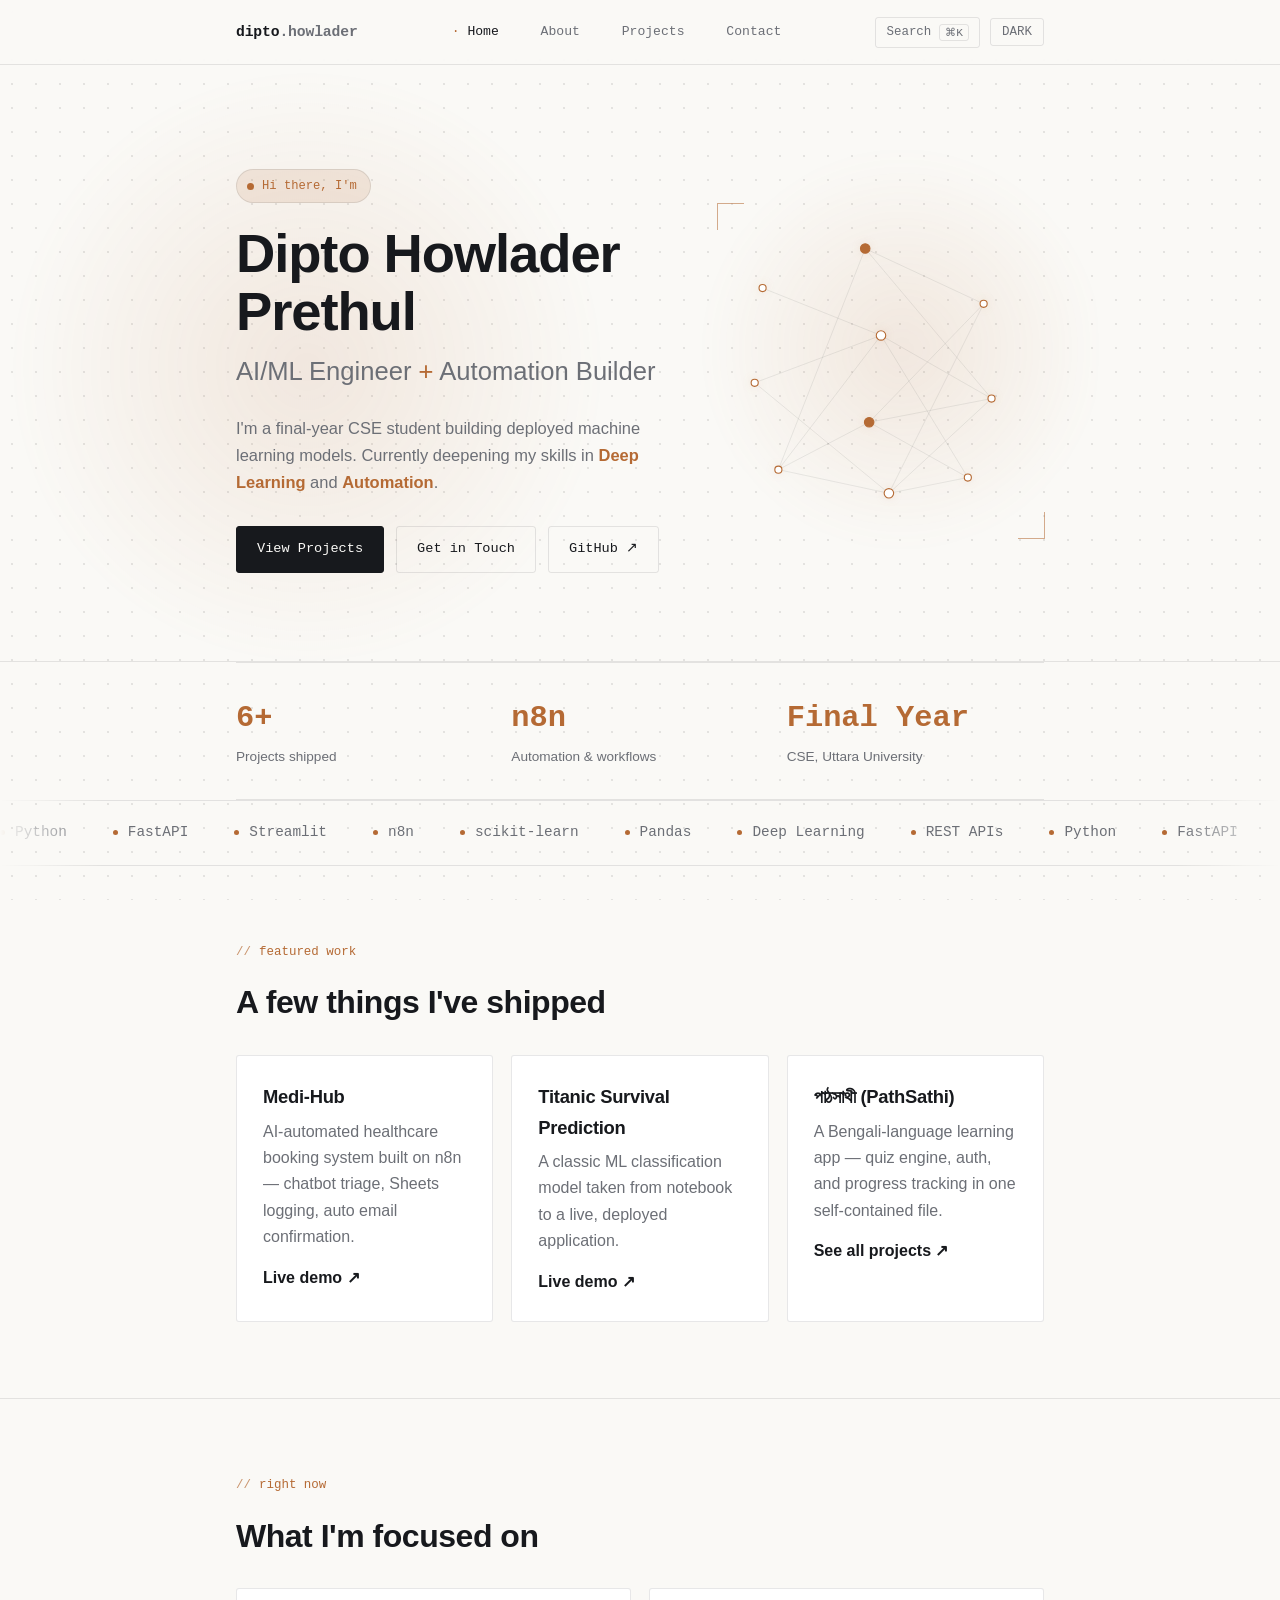
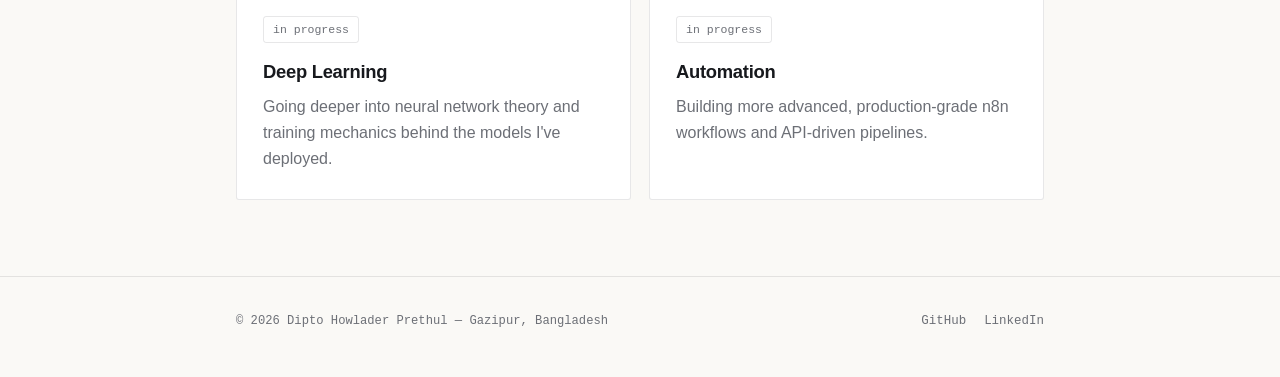
==== index.html @ 2cb1714a "Initial commit" ====
<!DOCTYPE html>
<html lang="en">
<head>
<meta charset="UTF-8">
<meta name="viewport" content="width=device-width, initial-scale=1.0">
<title>Dipto Howlader Prethul — AI/ML Engineer</title>
<meta name="description" content="Dipto Howlader Prethul — AI/ML Engineer specializing in Deep Learning and Automation. Final-year CSE student at Uttara University, Bangladesh.">
<link rel="stylesheet" href="style.css">
</head>
<body>
<div class="scroll-progress" id="scroll-progress"></div>

<header class="site-header">
  <div class="wrap">
    <a class="brand" href="index.html">dipto<span class="dim">.howlader</span></a>
    <nav class="main-nav">
      <a href="index.html">Home</a>
      <a href="about.html">About</a>
      <a href="projects.html">Projects</a>
      <a href="contact.html">Contact</a>
    </nav>
    <div class="header-actions">
      <button id="cmdk-trigger" type="button" aria-label="Open command palette">Search <kbd>⌘K</kbd></button>
      <button id="theme-toggle" type="button" aria-label="Toggle color theme">DARK</button>
      <button id="nav-toggle" class="nav-toggle" type="button" aria-label="Open menu" aria-expanded="false">
        <span></span><span></span><span></span>
      </button>
    </div>
  </div>
</header>

<div class="boot-loader" id="boot-loader">
  <div class="boot-lines">
    <div>&gt; initializing session…</div>
    <div>&gt; loading profile: <span>dipto.howlader</span></div>
    <div>&gt; ready.<span class="boot-cursor"></span></div>
  </div>
</div>

<div id="cursor-glow"></div>

<main>

  <section class="hero-pro">
    <div class="wrap">
      <div class="hero-copy">
        <span class="badge-pill"><span class="dot"></span>Hi there, I'm</span>
        <h1 class="hero-title one-line">Dipto Howlader Prethul</h1>
        <p class="hero-role">AI/ML Engineer <span class="accent-text">+</span> Automation Builder</p>
        <p class="hero-para">
          I'm a final-year CSE student building
          <span id="typewriter" data-phrases='["deployed machine learning models.","n8n automation pipelines.","practical AI for Bangladesh.","FastAPI + Streamlit applications."]'></span>
          Currently deepening my skills in <strong>Deep Learning</strong> and <strong>Automation</strong>.
        </p>
        <div class="btn-row">
          <a class="btn primary" href="projects.html">View Projects</a>
          <a class="btn" href="contact.html">Get in Touch</a>
          <a class="btn" href="https://github.com/prethul" target="_blank" rel="noopener">GitHub ↗</a>
        </div>
      </div>
      <div class="hero-visual" aria-hidden="true">
        <div class="hv-glow"></div>
        <svg id="hv-svg"></svg>
      </div>
    </div>
  </section>

  <section style="padding-top:0; padding-bottom: 0;">
    <div class="wrap">
      <div class="stats-row reveal">
        <div class="stat"><b data-count="6" data-suffix="+">0+</b><span>Projects shipped</span></div>
        <div class="stat"><b>n8n</b><span>Automation &amp; workflows</span></div>
        <div class="stat"><b>Final Year</b><span>CSE, Uttara University</span></div>
      </div>
    </div>
  </section>

  <div class="marquee">
    <div class="marquee-track" id="marquee-track">
      <span>Python</span><span>FastAPI</span><span>Streamlit</span><span>n8n</span>
      <span>scikit-learn</span><span>Pandas</span><span>Deep Learning</span><span>REST APIs</span>
      <span>Python</span><span>FastAPI</span><span>Streamlit</span><span>n8n</span>
      <span>scikit-learn</span><span>Pandas</span><span>Deep Learning</span><span>REST APIs</span>
    </div>
  </div>

  <section>
    <div class="wrap reveal">
      <p class="eyebrow">featured work</p>
      <h2>A few things I've shipped</h2>

      <div style="display:grid; grid-template-columns: repeat(auto-fit, minmax(240px,1fr)); gap:18px;">

        <div class="card">
          <h3>Medi-Hub</h3>
          <p style="margin-bottom:14px;">AI-automated healthcare booking system built on n8n — chatbot triage, Sheets logging, auto email confirmation.</p>
          <a class="u-link" href="https://medi-hub-ai-automated-booking-system1.onrender.com" target="_blank" rel="noopener">Live demo ↗</a>
        </div>

        <div class="card">
          <h3>Titanic Survival Prediction</h3>
          <p style="margin-bottom:14px;">A classic ML classification model taken from notebook to a live, deployed application.</p>
          <a class="u-link" href="https://titanic-prediction-ai.onrender.com" target="_blank" rel="noopener">Live demo ↗</a>
        </div>

        <div class="card">
          <h3>পাঠসাথী (PathSathi)</h3>
          <p style="margin-bottom:14px;">A Bengali-language learning app — quiz engine, auth, and progress tracking in one self-contained file.</p>
          <a class="u-link" href="projects.html">See all projects ↗</a>
        </div>

      </div>
    </div>
  </section>

  <section>
    <div class="wrap reveal">
      <p class="eyebrow">right now</p>
      <h2>What I'm focused on</h2>
      <div style="display:grid; grid-template-columns: repeat(auto-fit, minmax(220px,1fr)); gap:18px;">
        <div class="card">
          <span class="mono-tag">in progress</span>
          <h3 style="margin-top:14px;">Deep Learning</h3>
          <p>Going deeper into neural network theory and training mechanics behind the models I've deployed.</p>
        </div>
        <div class="card">
          <span class="mono-tag">in progress</span>
          <h3 style="margin-top:14px;">Automation</h3>
          <p>Building more advanced, production-grade n8n workflows and API-driven pipelines.</p>
        </div>
      </div>
    </div>
  </section>

</main>

<footer>
  <div class="wrap">
    <p>© 2026 Dipto Howlader Prethul — Gazipur, Bangladesh</p>
    <div class="socials">
      <a href="https://github.com/prethul" target="_blank" rel="noopener">GitHub</a>
      <a href="https://www.linkedin.com/in/dipto-howlader-prethul-603808333/" target="_blank" rel="noopener">LinkedIn</a>
    </div>
  </div>
</footer>

<div class="cmdk-overlay" id="cmdk-overlay">
  <div class="cmdk-box" role="dialog" aria-modal="true" aria-label="Command palette">
    <input type="text" id="cmdk-input" placeholder="Type a command…" autocomplete="off">
    <ul class="cmdk-list" id="cmdk-list"></ul>
    <div class="cmdk-hint">
      <span>↑↓ navigate</span><span>↵ select</span><span>esc close</span>
    </div>
  </div>
</div>

<script src="script.js"></script>
</body>
</html>
---- style.css ----
/* ============================================================
   Dipto Howlader Prethul — Portfolio
   Minimal, monospace-accented, single-accent-color design.
   ============================================================ */

:root{
  --bg: #faf9f6;
  --bg-soft: #f1efe9;
  --card: #ffffff;
  --fg: #17191d;
  --muted: #6c6f76;
  --line: rgba(23,25,29,0.10);
  --accent: #b56a34;
  --accent-soft: rgba(181,106,52,0.12);
  --mono: ui-monospace, "SF Mono", "Cascadia Code", "JetBrains Mono", Menlo, Consolas, monospace;
  --sans: -apple-system, BlinkMacSystemFont, "Segoe UI", Roboto, Helvetica, Arial, sans-serif;
  --radius: 3px;
  color-scheme: light;
}

[data-theme="dark"]{
  --bg: #0b0d11;
  --bg-soft: #12151b;
  --card: #12151b;
  --fg: #eae8e2;
  --muted: #8b8f98;
  --line: rgba(234,232,226,0.11);
  --accent: #e2a165;
  --accent-soft: rgba(226,161,101,0.14);
  color-scheme: dark;
}

*{ box-sizing: border-box; margin:0; padding:0; }
html{ scroll-behavior: smooth; }

body{
  background: var(--bg);
  color: var(--fg);
  font-family: var(--sans);
  font-size: 16px;
  line-height: 1.65;
  transition: background .25s ease, color .25s ease;
  background-image: radial-gradient(circle, var(--line) 1px, transparent 1px);
  background-size: 24px 24px;
  background-attachment: fixed;
}

/* ---------- Scroll progress bar ---------- */
.scroll-progress{
  position: fixed;
  top: 0; left: 0;
  height: 2.5px;
  width: 0%;
  background: var(--accent);
  z-index: 60;
  transition: width .1s linear;
}

a{ color: inherit; text-decoration: none; }
img{ max-width: 100%; display: block; }
ul{ list-style: none; }

.wrap{
  max-width: 860px;
  margin: 0 auto;
  padding: 0 26px;
}

::selection{ background: var(--accent); color: var(--bg); }

/* ---------- Header / nav ---------- */
.site-header{
  position: sticky;
  top: 0;
  z-index: 40;
  background: color-mix(in srgb, var(--bg) 88%, transparent);
  backdrop-filter: blur(8px);
  border-bottom: 1px solid var(--line);
}
.site-header .wrap{
  display: flex;
  align-items: center;
  justify-content: space-between;
  height: 64px;
}
.brand{
  font-family: var(--mono);
  font-size: 0.92rem;
  font-weight: 600;
  letter-spacing: -0.01em;
}
.brand .dim{ color: var(--muted); }
.brand:hover{ color: var(--accent); }

nav.main-nav{
  display: flex;
  align-items: center;
  gap: 26px;
}
nav.main-nav a{
  font-family: var(--mono);
  font-size: 0.82rem;
  color: var(--muted);
  position: relative;
  padding: 4px 0;
  transition: color .2s ease;
}
nav.main-nav a::before{ content: "· "; opacity:0; transition: opacity .2s ease; color: var(--accent); }
nav.main-nav a:hover, nav.main-nav a.active{ color: var(--fg); }
nav.main-nav a.active::before{ opacity:1; }

#theme-toggle{
  font-family: var(--mono);
  font-size: 0.78rem;
  color: var(--muted);
  border: 1px solid var(--line);
  background: none;
  padding: 6px 11px;
  border-radius: var(--radius);
  cursor: pointer;
  transition: all .2s ease;
}
#theme-toggle:hover{ border-color: var(--accent); color: var(--accent); }

@media (max-width: 760px){
  .site-header .wrap{
    flex-wrap: wrap;
    height: auto;
    padding-top: 14px;
    padding-bottom: 14px;
    gap: 10px;
  }
  nav.main-nav{
    order: 3;
    width: 100%;
    gap: 18px;
    overflow-x: auto;
    padding-bottom: 2px;
  }
  nav.main-nav a{ font-size: 0.78rem; white-space: nowrap; }
}

/* ============================================================
   HERO (professional banner — glow + visual, used on every page)
   ============================================================ */
.hero-pro{
  position: relative;
  overflow: hidden;
  padding: 96px 0 88px;
}
.hero-pro .wrap{
  display: grid;
  grid-template-columns: 1.15fr 0.85fr;
  align-items: center;
  gap: 40px;
}
.hero-pro.compact{ padding: 68px 0 56px; }
.hero-pro.compact .wrap{ grid-template-columns: 1fr; }
.hero-pro::before{
  content: "";
  position: absolute;
  top: 50%; left: 24%;
  width: 620px; height: 620px;
  transform: translate(-50%, -50%);
  background: radial-gradient(circle, var(--accent-soft) 0%, transparent 68%);
  filter: blur(6px);
  pointer-events: none;
  z-index: 0;
}
.hero-pro .hero-copy{ position: relative; z-index: 1; }

.badge-pill{
  display: inline-flex;
  align-items: center;
  gap: 8px;
  font-family: var(--mono);
  font-size: 0.76rem;
  color: var(--accent);
  border: 1px solid var(--line);
  background: var(--accent-soft);
  padding: 6px 13px 6px 10px;
  border-radius: 999px;
  margin-bottom: 22px;
}
.badge-pill .dot{
  width: 7px; height: 7px;
  border-radius: 50%;
  background: var(--accent);
  box-shadow: 0 0 0 0 var(--accent-soft);
  animation: pulse-dot 2.2s ease-out infinite;
}
@keyframes pulse-dot{
  0%{ box-shadow: 0 0 0 0 rgba(226,161,101,0.5); }
  70%{ box-shadow: 0 0 0 8px rgba(226,161,101,0); }
  100%{ box-shadow: 0 0 0 0 rgba(226,161,101,0); }
}

.hero-title{
  font-size: clamp(2.4rem, 6vw, 4.4rem);
  line-height: 1.06;
  font-weight: 700;
  letter-spacing: -0.02em;
}
.hero-title.one-line{
  font-size: clamp(1.9rem, 4.6vw, 3.4rem);
  white-space: normal;
}
.hero-role{
  font-size: clamp(1.15rem, 2.6vw, 1.6rem);
  color: var(--muted);
  font-weight: 500;
  margin-top: 10px;
}
.hero-role .accent-text{ color: var(--accent); }
.hero-para{
  margin-top: 22px;
  max-width: 56ch;
  font-size: 1.03rem;
  color: var(--muted);
}
.hero-para strong{ color: var(--accent); font-weight: 600; }

/* ---- Hero visual: glowing network graphic ---- */
.hero-visual{
  position: relative;
  z-index: 1;
  aspect-ratio: 1 / 1;
  max-width: 420px;
  margin: 0 auto;
}
.hero-visual::before,
.hero-visual::after{
  content: "";
  position: absolute;
  width: 26px; height: 26px;
  border-color: var(--accent);
  border-style: solid;
  opacity: 0.55;
}
.hero-visual::before{
  top: -14px; left: -14px;
  border-width: 1.5px 0 0 1.5px;
}
.hero-visual::after{
  bottom: -14px; right: -14px;
  border-width: 0 1.5px 1.5px 0;
}
.hero-visual svg{ width: 100%; height: 100%; overflow: visible; }
.hv-glow{
  position: absolute;
  inset: -20%;
  background: radial-gradient(circle at 55% 45%, var(--accent-soft), transparent 60%);
  filter: blur(10px);
  z-index: -1;
}
.hv-line{
  fill: none;
  stroke: var(--line);
  stroke-width: 1;
}
.hv-node{
  fill: var(--card);
  stroke: var(--accent);
  stroke-width: 1.4;
  filter: drop-shadow(0 0 6px var(--accent-soft));
}
.hv-node.big{ fill: var(--accent); }
.hv-float{ animation: float-y 5s ease-in-out infinite; }
@keyframes float-y{
  0%, 100%{ transform: translateY(0); }
  50%{ transform: translateY(-10px); }
}

@media (max-width: 860px){
  .hero-pro{ padding-top: 76px; }
  .hero-pro .wrap{ grid-template-columns: 1fr; text-align: left; }
  .hero-visual{ display: none; }
  .hero-pro::before{ left: 50%; }
}

/* ---- Stats strip ---- */
.stats-row{
  display: grid;
  grid-template-columns: repeat(3, 1fr);
  gap: 18px;
  border-top: 1px solid var(--line);
  border-bottom: 1px solid var(--line);
  padding: 30px 0;
}
.stat b{
  display: block;
  font-family: var(--mono);
  font-size: clamp(1.4rem, 3vw, 1.9rem);
  color: var(--accent);
}
.stat span{
  font-size: 0.85rem;
  color: var(--muted);
}
@media (max-width: 560px){
  .stats-row{ grid-template-columns: 1fr; gap: 22px; text-align: left; }
}

/* ---- Scrolling tech marquee ---- */
.marquee{
  overflow: hidden;
  border-top: 1px solid var(--line);
  border-bottom: 1px solid var(--line);
  padding: 20px 0;
  -webkit-mask-image: linear-gradient(90deg, transparent, #000 8%, #000 92%, transparent);
  mask-image: linear-gradient(90deg, transparent, #000 8%, #000 92%, transparent);
}
.marquee-track{
  display: flex;
  gap: 46px;
  width: max-content;
  animation: marquee-scroll 26s linear infinite;
}
.marquee-track span{
  font-family: var(--mono);
  font-size: 0.9rem;
  color: var(--muted);
  white-space: nowrap;
  display: flex;
  align-items: center;
  gap: 10px;
}
.marquee-track span::before{
  content: "";
  width: 5px; height: 5px;
  border-radius: 50%;
  background: var(--accent);
  display: inline-block;
}
@keyframes marquee-scroll{
  from{ transform: translateX(0); }
  to{ transform: translateX(-50%); }
}
@media (prefers-reduced-motion: reduce){
  .marquee-track{ animation: none; }
}

/* ---------- Generic section rhythm ---------- */
main{ padding-top: 8px; }
section{ padding: 76px 0; }
section + section{ border-top: 1px solid var(--line); }

.eyebrow{
  font-family: var(--mono);
  font-size: 0.78rem;
  color: var(--accent);
  margin-bottom: 14px;
  display: flex;
  align-items: center;
  gap: 8px;
}
.eyebrow::before{ content: "//"; opacity: 0.7; }

h1, h2, h3{ font-weight: 600; letter-spacing: -0.015em; }
h1{ font-size: clamp(2rem, 5.4vw, 3.1rem); line-height: 1.12; }
h2{ font-size: clamp(1.5rem, 3.4vw, 2rem); margin-bottom: 26px; }
h3{ font-size: 1.15rem; margin-bottom: 6px; }

p{ color: var(--muted); }
p.lede{ font-size: 1.08rem; color: var(--fg); max-width: 62ch; }
p + p{ margin-top: 14px; }

.mono-tag{
  font-family: var(--mono);
  font-size: 0.72rem;
  color: var(--muted);
  border: 1px solid var(--line);
  padding: 3px 9px;
  border-radius: var(--radius);
  display: inline-block;
}

/* ---------- Buttons ---------- */
.btn{
  font-family: var(--mono);
  font-size: 0.85rem;
  padding: 11px 20px;
  border: 1px solid var(--line);
  border-radius: var(--radius);
  display: inline-flex;
  align-items: center;
  gap: 6px;
  transition: all .22s ease;
}
.btn.primary{
  background: var(--fg);
  color: var(--bg);
  border-color: var(--fg);
}
.btn.primary:hover{ background: var(--accent); border-color: var(--accent); }
.btn:not(.primary):hover{ border-color: var(--accent); color: var(--accent); }
.btn-row{ display: flex; gap: 12px; flex-wrap: wrap; margin-top: 30px; }

/* ---------- Underline link ---------- */
.u-link{
  font-weight: 600;
  color: var(--fg);
  background-image: linear-gradient(var(--accent), var(--accent));
  background-repeat: no-repeat;
  background-position: 0 100%;
  background-size: 0% 1.5px;
  transition: background-size .3s ease, color .3s ease;
  padding-bottom: 2px;
}
.u-link:hover{ background-size: 100% 1.5px; color: var(--accent); }

/* ---------- Cards ---------- */
.card{
  background: var(--card);
  border: 1px solid var(--line);
  border-radius: var(--radius);
  padding: 26px;
  transition: border-color .25s ease, transform .25s ease;
}
.card:hover{ border-color: var(--accent); transform: translateY(-2px); }

/* ---------- Reveal on scroll ---------- */
.reveal{
  opacity: 0;
  transform: translateY(16px);
  transition: opacity .7s ease, transform .7s ease;
}
.reveal.visible{ opacity: 1; transform: none; }

/* ---------- Footer ---------- */
footer{
  border-top: 1px solid var(--line);
  padding: 34px 0 46px;
}
footer .wrap{
  display: flex;
  align-items: center;
  justify-content: space-between;
  flex-wrap: wrap;
  gap: 14px;
}
footer p{ font-family: var(--mono); font-size: 0.76rem; }
footer .socials{ display: flex; gap: 18px; }
footer .socials a{ font-family: var(--mono); font-size: 0.78rem; color: var(--muted); }
footer .socials a:hover{ color: var(--accent); }

@media (max-width: 640px){
  section{ padding: 54px 0; }
}

/* ============================================================
   BOOT LOADER (terminal-style intro, shown once per session)
   ============================================================ */
.boot-loader{
  position: fixed;
  inset: 0;
  z-index: 100;
  background: var(--bg);
  display: flex;
  align-items: center;
  justify-content: center;
  transition: opacity .4s ease, visibility .4s ease;
}
.boot-loader.hide{
  opacity: 0;
  visibility: hidden;
  pointer-events: none;
}
.boot-lines{
  font-family: var(--mono);
  font-size: 0.86rem;
  color: var(--muted);
  min-width: 260px;
}
.boot-lines div{
  opacity: 0;
  margin-bottom: 6px;
  animation: boot-in .18s ease forwards;
}
.boot-lines div span{ color: var(--accent); }
.boot-lines .boot-cursor{
  display: inline-block;
  width: 7px; height: 14px;
  background: var(--accent);
  margin-left: 2px;
  vertical-align: middle;
  animation: boot-blink 1s step-end infinite;
}
@keyframes boot-in{ to{ opacity: 1; } }
@keyframes boot-blink{ 0%, 100%{ opacity: 1; } 50%{ opacity: 0; } }

/* ============================================================
   CURSOR GLOW (fine-pointer devices only)
   ============================================================ */
#cursor-glow{
  position: fixed;
  top: 0; left: 0;
  width: 380px; height: 380px;
  margin-left: -190px; margin-top: -190px;
  background: radial-gradient(circle, var(--accent-soft) 0%, transparent 70%);
  border-radius: 50%;
  pointer-events: none;
  z-index: 5;
  opacity: 0;
  transition: opacity .3s ease;
  will-change: transform;
}
#cursor-glow.active{ opacity: 1; }

/* ============================================================
   HEADER EXTRAS: cmdk trigger + mobile hamburger
   ============================================================ */
.header-actions{
  display: flex;
  align-items: center;
  gap: 10px;
}
#cmdk-trigger{
  display: inline-flex;
  align-items: center;
  gap: 8px;
  font-family: var(--mono);
  font-size: 0.78rem;
  color: var(--muted);
  border: 1px solid var(--line);
  background: none;
  padding: 6px 10px;
  border-radius: var(--radius);
  cursor: pointer;
  transition: all .2s ease;
}
#cmdk-trigger:hover{ border-color: var(--accent); color: var(--accent); }
#cmdk-trigger kbd{
  font-family: var(--mono);
  font-size: 0.7rem;
  border: 1px solid var(--line);
  border-radius: 3px;
  padding: 1px 5px;
  color: var(--muted);
}
@media (max-width: 640px){
  #cmdk-trigger{ display: none; }
}

.nav-toggle{
  display: none;
  flex-direction: column;
  justify-content: center;
  gap: 5px;
  width: 34px; height: 34px;
  border: 1px solid var(--line);
  background: none;
  border-radius: var(--radius);
  cursor: pointer;
}
.nav-toggle span{
  display: block;
  height: 1.5px;
  width: 16px;
  margin: 0 auto;
  background: var(--fg);
  transition: transform .25s ease, opacity .25s ease;
}
.nav-toggle[aria-expanded="true"] span:nth-child(1){ transform: translateY(6.5px) rotate(45deg); }
.nav-toggle[aria-expanded="true"] span:nth-child(2){ opacity: 0; }
.nav-toggle[aria-expanded="true"] span:nth-child(3){ transform: translateY(-6.5px) rotate(-45deg); }

@media (max-width: 760px){
  .nav-toggle{ display: flex; }
  nav.main-nav{
    order: 4;
    width: 100%;
    flex-direction: column;
    align-items: flex-start;
    gap: 2px;
    max-height: 0;
    overflow: hidden;
    transition: max-height .3s ease;
  }
  nav.main-nav.open{ max-height: 240px; }
  nav.main-nav a{ padding: 10px 0; width: 100%; }
}

/* ============================================================
   COMMAND PALETTE
   ============================================================ */
.cmdk-overlay{
  position: fixed;
  inset: 0;
  z-index: 90;
  background: color-mix(in srgb, var(--fg) 30%, transparent);
  backdrop-filter: blur(2px);
  display: flex;
  align-items: flex-start;
  justify-content: center;
  padding-top: 14vh;
  opacity: 0;
  visibility: hidden;
  transition: opacity .18s ease, visibility .18s ease;
}
.cmdk-overlay.open{ opacity: 1; visibility: visible; }
.cmdk-box{
  width: min(520px, 90vw);
  background: var(--card);
  border: 1px solid var(--line);
  border-radius: 6px;
  box-shadow: 0 18px 50px rgba(0,0,0,0.25);
  overflow: hidden;
  transform: translateY(-8px);
  transition: transform .18s ease;
}
.cmdk-overlay.open .cmdk-box{ transform: translateY(0); }
#cmdk-input{
  width: 100%;
  border: none;
  border-bottom: 1px solid var(--line);
  background: none;
  color: var(--fg);
  font-family: var(--mono);
  font-size: 0.92rem;
  padding: 16px 18px;
  outline: none;
}
#cmdk-input::placeholder{ color: var(--muted); }
.cmdk-list{
  list-style: none;
  max-height: 320px;
  overflow-y: auto;
  padding: 6px;
}
.cmdk-list li{
  font-family: var(--mono);
  font-size: 0.85rem;
  color: var(--fg);
  padding: 11px 12px;
  border-radius: 4px;
  cursor: pointer;
  display: flex;
  justify-content: space-between;
  gap: 10px;
}
.cmdk-list li span.tag{ color: var(--muted); font-size: 0.76rem; }
.cmdk-list li.active{ background: var(--accent-soft); color: var(--accent); }
.cmdk-list li.empty{ color: var(--muted); cursor: default; }
.cmdk-hint{
  display: flex;
  gap: 16px;
  padding: 10px 16px;
  border-top: 1px solid var(--line);
  font-family: var(--mono);
  font-size: 0.7rem;
  color: var(--muted);
}

/* ============================================================
   SKILL BARS (about page)
   ============================================================ */
.skill-group{ margin-bottom: 22px; }
.skill-group:last-child{ margin-bottom: 0; }
.skill-row{
  display: grid;
  grid-template-columns: 140px 1fr 44px;
  align-items: center;
  gap: 14px;
  margin-bottom: 12px;
}
.skill-row:last-child{ margin-bottom: 0; }
.skill-name{ font-size: 0.88rem; color: var(--fg); }
.skill-bar{
  height: 6px;
  background: var(--bg-soft);
  border: 1px solid var(--line);
  border-radius: 999px;
  overflow: hidden;
}
.skill-fill{
  height: 100%;
  width: 0%;
  background: var(--accent);
  border-radius: 999px;
  transition: width 1.1s cubic-bezier(.16,.84,.44,1);
}
.skill-fill.filled{ width: var(--level); }
.skill-pct{
  font-family: var(--mono);
  font-size: 0.76rem;
  color: var(--muted);
  text-align: right;
}
@media (max-width: 560px){
  .skill-row{ grid-template-columns: 1fr; gap: 6px; }
  .skill-pct{ text-align: left; }
}

/* ============================================================
   CONTACT FORM
   ============================================================ */
.contact-form-card{
  max-width: 560px;
  margin: 0 auto;
  text-align: left;
}
.form-row{ margin-bottom: 16px; }
.form-row:last-of-type{ margin-bottom: 0; }
.form-row label{
  display: block;
  font-family: var(--mono);
  font-size: 0.76rem;
  color: var(--muted);
  margin-bottom: 6px;
}
.form-row input,
.form-row textarea{
  width: 100%;
  background: var(--bg-soft);
  border: 1px solid var(--line);
  border-radius: var(--radius);
  color: var(--fg);
  font-family: var(--sans);
  font-size: 0.95rem;
  padding: 11px 13px;
  transition: border-color .2s ease;
}
.form-row textarea{ resize: vertical; min-height: 110px; }
.form-row input:focus,
.form-row textarea:focus{ outline: none; border-color: var(--accent); }
.form-submit{
  font-family: var(--mono);
  font-size: 0.85rem;
  padding: 11px 22px;
  border: 1px solid var(--fg);
  background: var(--fg);
  color: var(--bg);
  border-radius: var(--radius);
  cursor: pointer;
  transition: all .2s ease;
}
.form-submit:hover{ background: var(--accent); border-color: var(--accent); }
.form-submit:disabled{ opacity: 0.6; cursor: default; }
.form-status{
  margin-top: 14px;
  font-family: var(--mono);
  font-size: 0.8rem;
  min-height: 1em;
}
.form-status.ok{ color: #4a9d6e; }
.form-status.err{ color: #c15b4a; }
.divider-or{
  display: flex;
  align-items: center;
  gap: 14px;
  margin: 46px 0;
  color: var(--muted);
  font-family: var(--mono);
  font-size: 0.76rem;
}
.divider-or::before,
.divider-or::after{
  content: "";
  height: 1px;
  flex: 1;
  background: var(--line);
}

/* Reduced motion: kill non-essential animation */
@media (prefers-reduced-motion: reduce){
  .boot-loader{ display: none; }
  #cursor-glow{ display: none; }
  .skill-fill{ transition: none; }
}
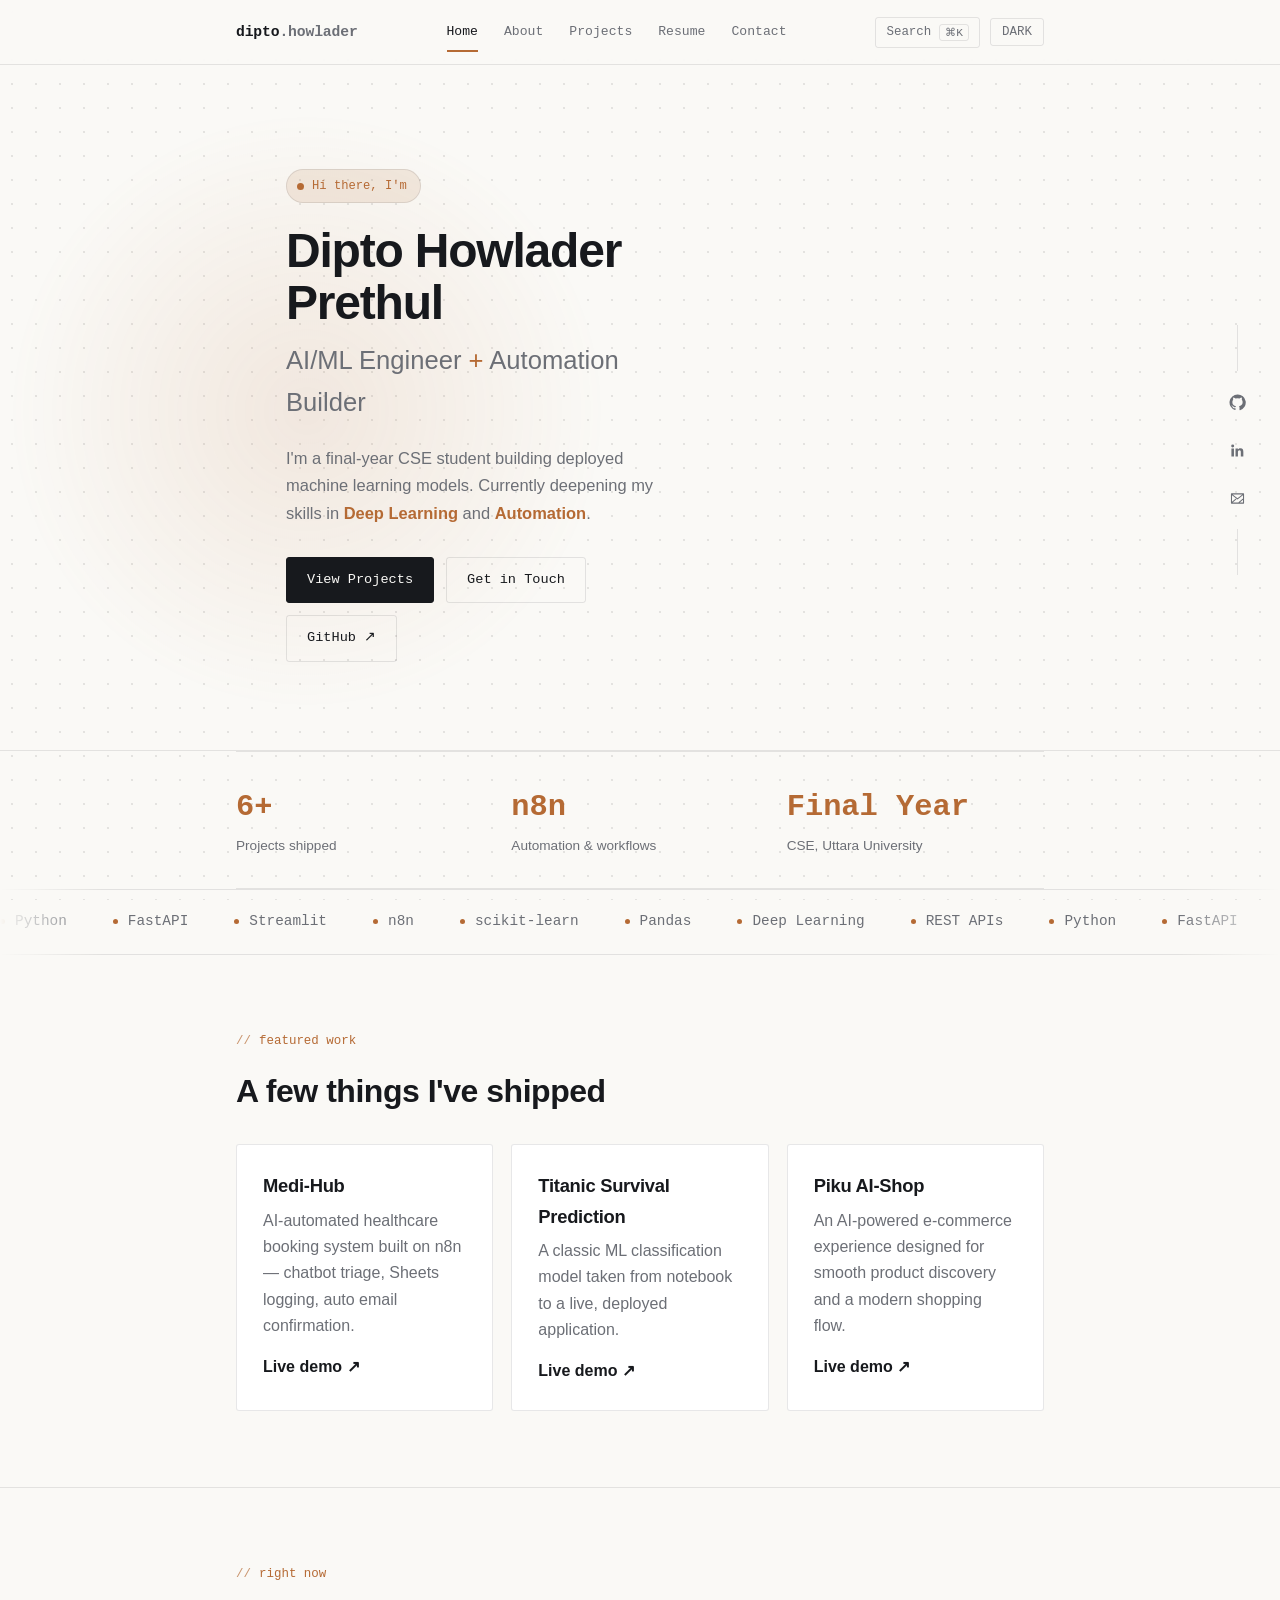
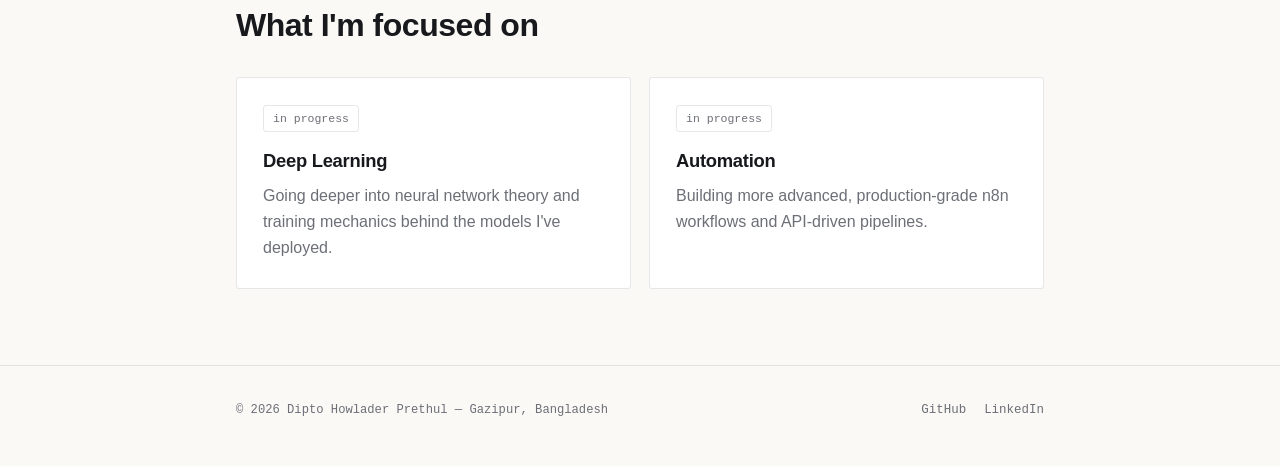
==== commit e93ea881: "Update portfolio design and resume" ====
--- a/index.html
+++ b/index.html
@@ -17,6 +17,7 @@
       <a href="index.html">Home</a>
       <a href="about.html">About</a>
       <a href="projects.html">Projects</a>
+      <a href="resume.html">Resume</a>
       <a href="contact.html">Contact</a>
     </nav>
     <div class="header-actions">
@@ -38,14 +39,19 @@
 </div>
 
 <div id="cursor-glow"></div>
+<aside class="social-rail" aria-label="Social links">
+  <a href="https://github.com/prethul" target="_blank" rel="noopener" aria-label="GitHub" title="GitHub"><svg viewBox="0 0 24 24" aria-hidden="true"><path d="M12 .7a11.3 11.3 0 0 0-3.6 22c.57.1.78-.25.78-.55v-2.16c-3.18.69-3.85-1.34-3.85-1.34-.52-1.32-1.27-1.67-1.27-1.67-1.04-.71.08-.7.08-.7 1.15.08 1.75 1.18 1.75 1.18 1.02 1.75 2.68 1.25 3.33.96.1-.74.4-1.25.73-1.54-2.54-.29-5.2-1.27-5.2-5.66 0-1.25.45-2.27 1.18-3.07-.12-.29-.51-1.45.11-3.02 0 0 .96-.31 3.12 1.17a10.8 10.8 0 0 1 5.68 0c2.16-1.48 3.12-1.17 3.12-1.17.62 1.57.23 2.73.11 3.02.73.8 1.18 1.82 1.18 3.07 0 4.4-2.67 5.36-5.21 5.64.41.36.78 1.08.78 2.18v3.23c0 .3.2.66.79.55A11.3 11.3 0 0 0 12 .7Z"/></svg></a>
+  <a href="https://www.linkedin.com/in/dipto-howlader-prethul-603808333/" target="_blank" rel="noopener" aria-label="LinkedIn" title="LinkedIn"><svg viewBox="0 0 24 24" aria-hidden="true"><path d="M5.2 3.6a2.1 2.1 0 1 1 0 4.2 2.1 2.1 0 0 1 0-4.2ZM3.4 9h3.6v11.6H3.4V9Zm5.8 0h3.4v1.58h.05c.47-.9 1.63-1.85 3.35-1.85 3.58 0 4.24 2.36 4.24 5.43v6.44h-3.55v-5.71c0-1.36-.03-3.1-1.89-3.1-1.9 0-2.19 1.48-2.19 3v5.81H9.2V9Z"/></svg></a>
+  <a href="mailto:your.email@gmail.com" aria-label="Email" title="Email"><svg viewBox="0 0 24 24" aria-hidden="true"><path d="M3.5 5.5h17v13h-17v-13Zm.8 1 7.7 6 7.7-6m-15.4 11 5.4-4.5m10 0-5.4 4.5"/></svg></a>
+</aside>
 
 <main>
 
   <section class="hero-pro">
-    <div class="wrap">
+    <div class="wrap home-hero-wrap">
       <div class="hero-copy">
         <span class="badge-pill"><span class="dot"></span>Hi there, I'm</span>
-        <h1 class="hero-title one-line">Dipto Howlader Prethul</h1>
+        <h1 class="profile-name">Dipto Howlader Prethul</h1>
         <p class="hero-role">AI/ML Engineer <span class="accent-text">+</span> Automation Builder</p>
         <p class="hero-para">
           I'm a final-year CSE student building
@@ -57,10 +63,6 @@
           <a class="btn" href="contact.html">Get in Touch</a>
           <a class="btn" href="https://github.com/prethul" target="_blank" rel="noopener">GitHub ↗</a>
         </div>
-      </div>
-      <div class="hero-visual" aria-hidden="true">
-        <div class="hv-glow"></div>
-        <svg id="hv-svg"></svg>
       </div>
     </div>
   </section>
@@ -104,9 +106,9 @@
         </div>
 
         <div class="card">
-          <h3>পাঠসাথী (PathSathi)</h3>
-          <p style="margin-bottom:14px;">A Bengali-language learning app — quiz engine, auth, and progress tracking in one self-contained file.</p>
-          <a class="u-link" href="projects.html">See all projects ↗</a>
+          <h3>Piku AI-Shop</h3>
+          <p style="margin-bottom:14px;">An AI-powered e-commerce experience designed for smooth product discovery and a modern shopping flow.</p>
+          <a class="u-link" href="https://piku-ai-shop.vercel.app" target="_blank" rel="noopener">Live demo ↗</a>
         </div>
 
       </div>
@@ -156,4 +158,4 @@
 
 <script src="script.js"></script>
 </body>
-</html>+</html>
--- a/style.css
+++ b/style.css
@@ -55,6 +55,12 @@
   z-index: 60;
   transition: width .1s linear;
 }
+.social-rail{ position:fixed; right:26px; top:50%; z-index:35; display:flex; flex-direction:column; align-items:center; gap:14px; transform:translateY(-50%); }
+.social-rail::before,.social-rail::after{ content:""; width:1px; height:46px; background:var(--line); }
+.social-rail a{ display:grid; place-items:center; width:34px; height:34px; color:var(--muted); border:1px solid transparent; border-radius:50%; transition:color .25s ease, border-color .25s ease, background .25s ease, transform .25s cubic-bezier(.16,.84,.44,1); }
+.social-rail a:hover{ color:var(--accent); border-color:var(--line); background:var(--accent-soft); transform:translateY(-3px); }
+.social-rail svg{ width:17px; height:17px; fill:currentColor; }
+.social-rail a:last-child svg{ fill:none; stroke:currentColor; stroke-width:1.5; stroke-linecap:round; stroke-linejoin:round; }
 
 a{ color: inherit; text-decoration: none; }
 img{ max-width: 100%; display: block; }
@@ -76,6 +82,8 @@
   background: color-mix(in srgb, var(--bg) 88%, transparent);
   backdrop-filter: blur(8px);
   border-bottom: 1px solid var(--line);
+  animation: nav-enter .65s cubic-bezier(.16,.84,.44,1) both;
+  transition: background .25s ease, box-shadow .25s ease, transform .25s ease;
 }
 .site-header .wrap{
   display: flex;
@@ -105,9 +113,9 @@
   padding: 4px 0;
   transition: color .2s ease;
 }
-nav.main-nav a::before{ content: "· "; opacity:0; transition: opacity .2s ease; color: var(--accent); }
+nav.main-nav a::before{ content: ""; position:absolute; left:0; right:0; bottom:-5px; height:1.5px; background:var(--accent); transform:scaleX(0); transform-origin:right; transition:transform .28s cubic-bezier(.16,.84,.44,1); }
 nav.main-nav a:hover, nav.main-nav a.active{ color: var(--fg); }
-nav.main-nav a.active::before{ opacity:1; }
+nav.main-nav a:hover::before, nav.main-nav a.active::before{ transform:scaleX(1); transform-origin:left; }
 
 #theme-toggle{
   font-family: var(--mono);
@@ -166,8 +174,19 @@
   filter: blur(6px);
   pointer-events: none;
   z-index: 0;
+  animation: hero-glow 10s ease-in-out infinite alternate;
 }
 .hero-pro .hero-copy{ position: relative; z-index: 1; }
+.home-hero-wrap{ grid-template-columns:1fr; max-width:760px; }
+.profile-section{ padding-top:0; }
+.profile-card{ display:flex; align-items:center; gap:30px; max-width:680px; margin:0 auto; padding:24px; }
+.profile-card .profile-photo{ width:clamp(118px,18vw,154px); height:clamp(148px,22vw,192px); object-fit:cover; object-position:center 24%; flex:0 0 auto; margin:0; border-radius:14px; border:1px solid var(--line); box-shadow:0 18px 38px rgba(23,25,29,.12); }
+.profile-details h2{ margin-bottom:6px; }.profile-role{ color:var(--fg); font-weight:600; margin-bottom:10px; }.profile-role span{ color:var(--accent); padding:0 4px; }.profile-details .eyebrow{ margin-bottom:10px; }.profile-links{ display:flex; gap:18px; flex-wrap:wrap; margin-top:16px; }
+@media (max-width:560px){ .profile-card{ flex-direction:column; align-items:flex-start; gap:20px; } }
+.profile-name{ font-size:clamp(1.9rem,4.2vw,3rem); line-height:1.08; letter-spacing:-.025em; }
+@media (max-width:900px){ .social-rail{ position:static; transform:none; flex-direction:row; justify-content:center; gap:10px; padding:18px 0 0; } .social-rail::before,.social-rail::after{ display:none; } }
+.hero-copy > *{ animation: hero-fade-up .72s cubic-bezier(.16,.84,.44,1) both; }
+.hero-copy > *:nth-child(1){ animation-delay:.08s; }.hero-copy > *:nth-child(2){ animation-delay:.16s; }.hero-copy > *:nth-child(3){ animation-delay:.24s; }.hero-copy > *:nth-child(4){ animation-delay:.32s; }.hero-copy > *:nth-child(5){ animation-delay:.4s; }
 
 .badge-pill{
   display: inline-flex;
@@ -227,6 +246,7 @@
   aspect-ratio: 1 / 1;
   max-width: 420px;
   margin: 0 auto;
+  animation: visual-enter .9s cubic-bezier(.16,.84,.44,1) .28s both;
 }
 .hero-visual::before,
 .hero-visual::after{
@@ -385,7 +405,7 @@
   display: inline-flex;
   align-items: center;
   gap: 6px;
-  transition: all .22s ease;
+  transition: transform .22s cubic-bezier(.16,.84,.44,1), box-shadow .22s ease, background .22s ease, border-color .22s ease, color .22s ease;
 }
 .btn.primary{
   background: var(--fg);
@@ -393,7 +413,9 @@
   border-color: var(--fg);
 }
 .btn.primary:hover{ background: var(--accent); border-color: var(--accent); }
+.btn:hover{ transform: translateY(-2px) scale(1.015); box-shadow: 0 10px 24px rgba(23,25,29,.10); }
 .btn:not(.primary):hover{ border-color: var(--accent); color: var(--accent); }
+.btn:active, .form-submit:active{ transform: translateY(0) scale(.98); }
 .btn-row{ display: flex; gap: 12px; flex-wrap: wrap; margin-top: 30px; }
 
 /* ---------- Underline link ---------- */
@@ -415,9 +437,13 @@
   border: 1px solid var(--line);
   border-radius: var(--radius);
   padding: 26px;
-  transition: border-color .25s ease, transform .25s ease;
-}
-.card:hover{ border-color: var(--accent); transform: translateY(-2px); }
+  transition: border-color .3s ease, transform .3s cubic-bezier(.16,.84,.44,1), box-shadow .3s ease;
+}
+.card:hover{ border-color: var(--accent); transform: translateY(-5px) scale(1.01); box-shadow: 0 16px 36px rgba(23,25,29,.09); }
+.project{ transition: transform .3s cubic-bezier(.16,.84,.44,1), border-color .25s ease; }
+.project:hover{ transform: translateX(5px); }
+.project-tags .mono-tag{ transition: color .2s ease, border-color .2s ease, background .2s ease, transform .2s ease; }
+.project:hover .mono-tag{ border-color: var(--accent); background: var(--accent-soft); transform: translateY(-1px); }
 
 /* ---------- Reveal on scroll ---------- */
 .reveal{
@@ -426,6 +452,13 @@
   transition: opacity .7s ease, transform .7s ease;
 }
 .reveal.visible{ opacity: 1; transform: none; }
+.reveal.visible > *{ animation: content-rise .65s cubic-bezier(.16,.84,.44,1) both; }
+.reveal.visible > *:nth-child(2){ animation-delay:.08s; }.reveal.visible > *:nth-child(3){ animation-delay:.16s; }.reveal.visible > *:nth-child(4){ animation-delay:.24s; }
+@keyframes nav-enter{ from{ opacity:0; transform:translateY(-12px); } to{ opacity:1; transform:none; } }
+@keyframes hero-fade-up{ from{ opacity:0; transform:translateY(18px); } to{ opacity:1; transform:none; } }
+@keyframes visual-enter{ from{ opacity:0; transform:translateY(16px) scale(.96); } to{ opacity:1; transform:none; } }
+@keyframes content-rise{ from{ opacity:0; transform:translateY(10px); } to{ opacity:1; transform:none; } }
+@keyframes hero-glow{ from{ transform:translate(-50%,-50%) scale(.94); opacity:.72; } to{ transform:translate(-46%,-52%) scale(1.05); opacity:1; } }
 
 /* ---------- Footer ---------- */
 footer{
@@ -767,4 +800,10 @@
   .boot-loader{ display: none; }
   #cursor-glow{ display: none; }
   .skill-fill{ transition: none; }
-}+  *, *::before, *::after{ animation-duration:.01ms !important; animation-iteration-count:1 !important; scroll-behavior:auto !important; transition-duration:.01ms !important; }
+  .hero-copy > *, .hero-visual, .site-header, .reveal.visible > *{ animation:none !important; }
+}
+
+/* ---------- Resume preview ---------- */
+.resume-preview{ padding:10px; max-width:760px; margin:0 auto; overflow:hidden; }
+.resume-preview iframe{ display:block; width:100%; height:min(980px,78vh); min-height:540px; border:0; background:var(--card); }
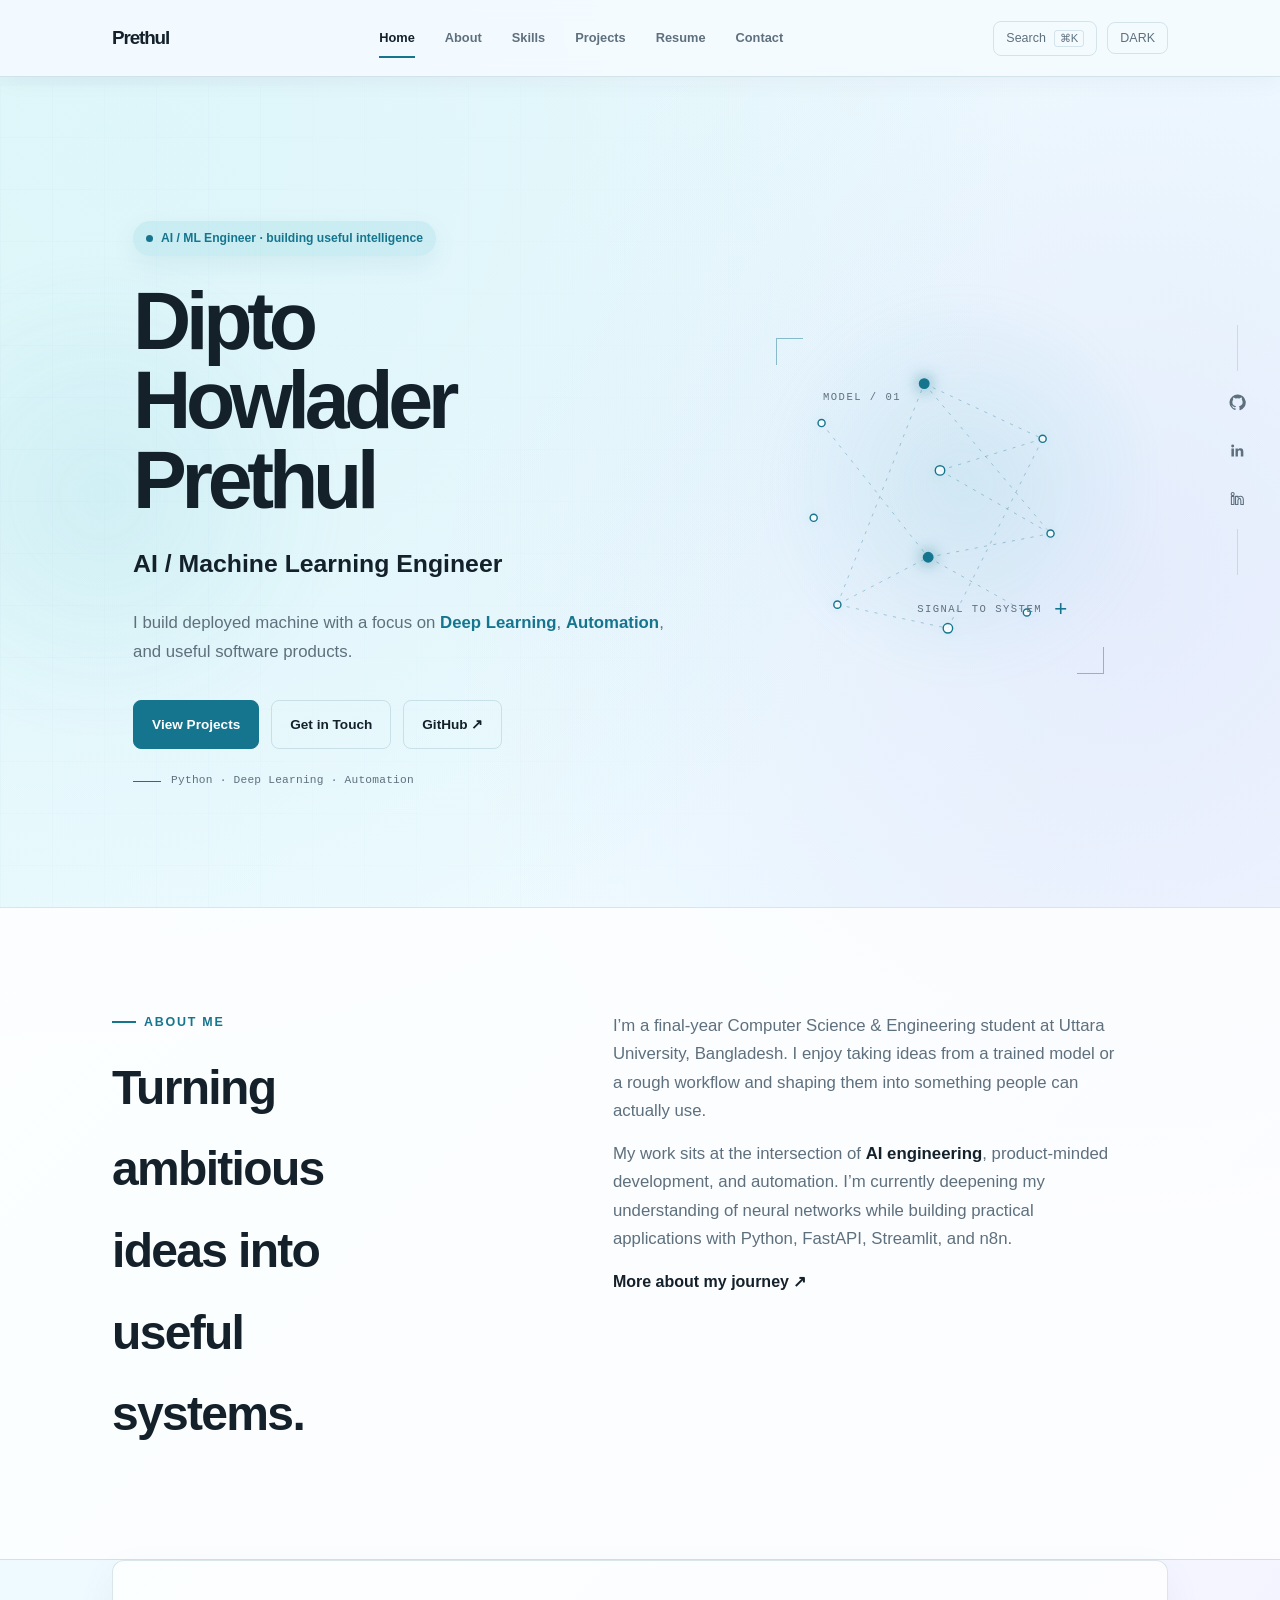
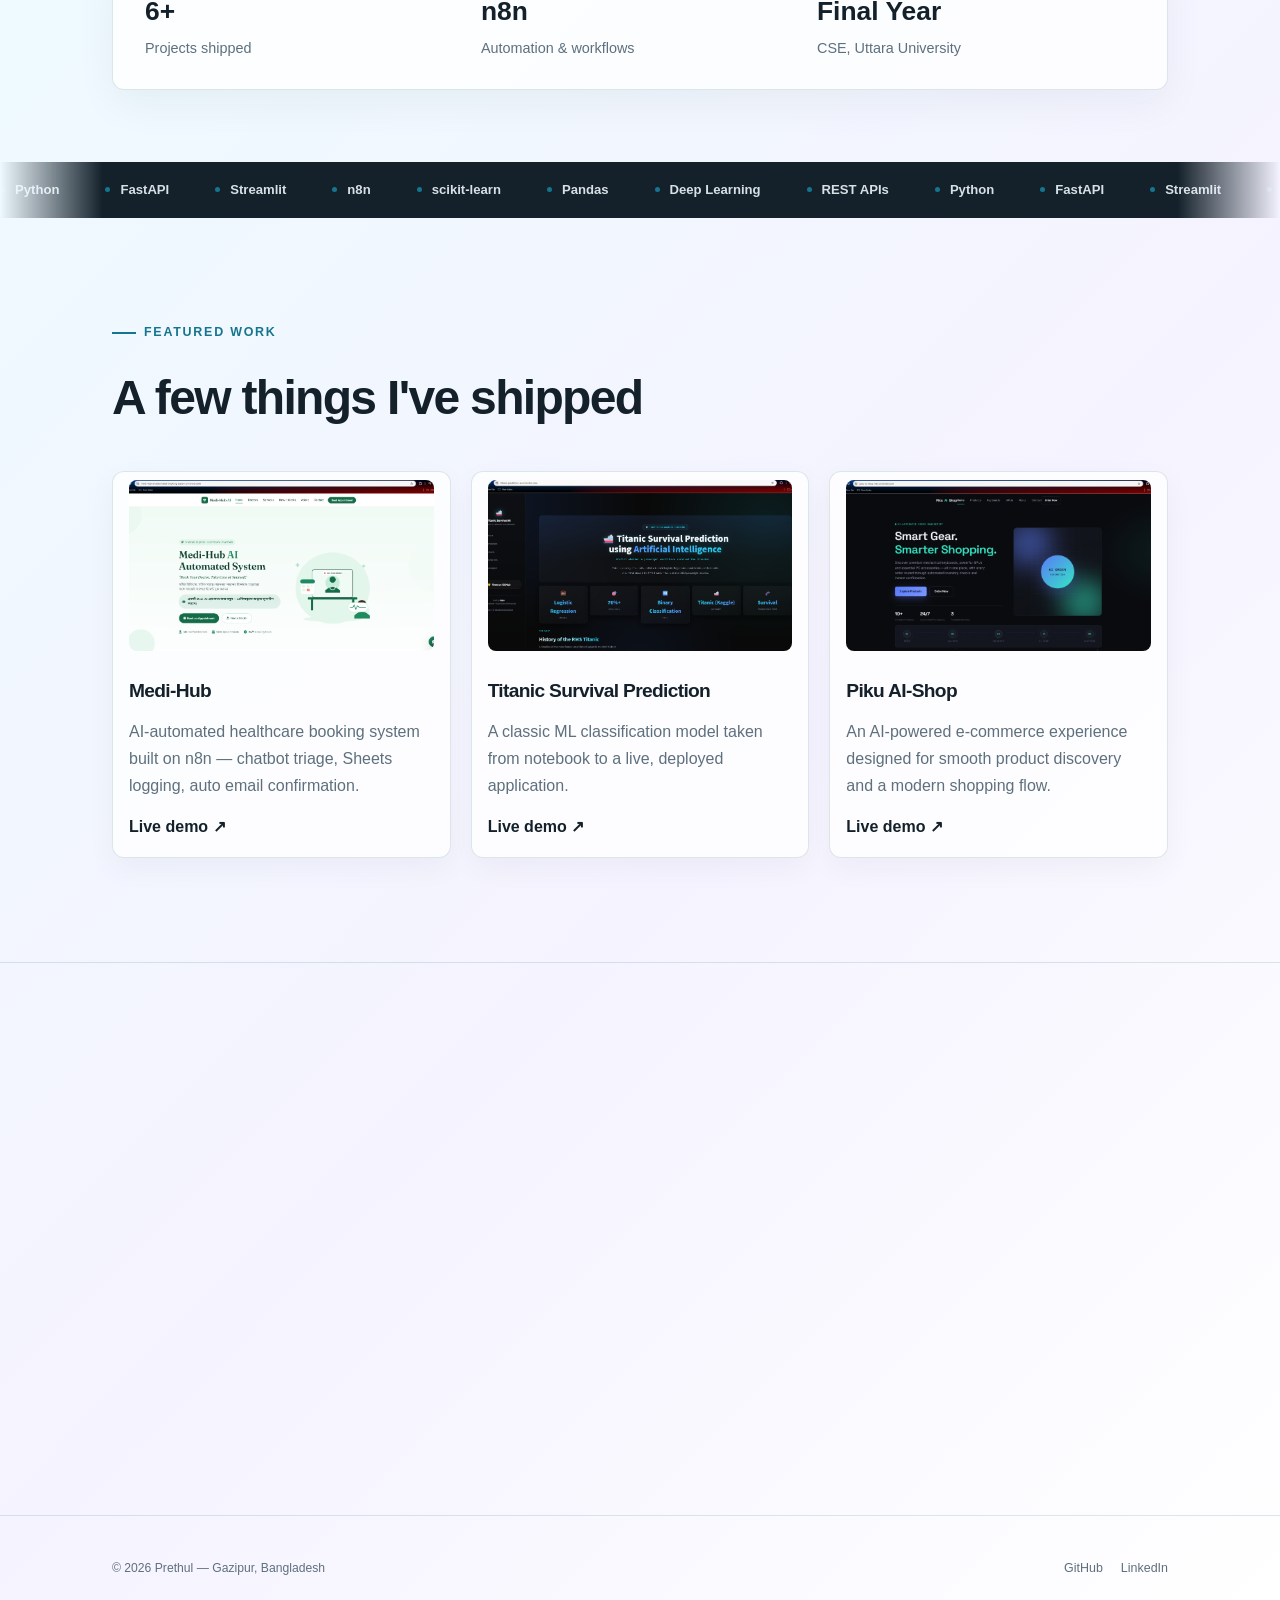
==== commit 642f5c2c: "Update portfolio design and fix bugs" ====
--- a/index.html
+++ b/index.html
@@ -3,8 +3,8 @@
 <head>
 <meta charset="UTF-8">
 <meta name="viewport" content="width=device-width, initial-scale=1.0">
-<title>Dipto Howlader Prethul — AI/ML Engineer</title>
-<meta name="description" content="Dipto Howlader Prethul — AI/ML Engineer specializing in Deep Learning and Automation. Final-year CSE student at Uttara University, Bangladesh.">
+<title>Prethul — AI/ML Engineer</title>
+<meta name="description" content="Prethul — AI/ML Engineer specializing in Deep Learning, Automation, and practical software products.">
 <link rel="stylesheet" href="style.css">
 </head>
 <body>
@@ -12,10 +12,11 @@
 
 <header class="site-header">
   <div class="wrap">
-    <a class="brand" href="index.html">dipto<span class="dim">.howlader</span></a>
+    <a class="brand" href="index.html">Prethul</a>
     <nav class="main-nav">
       <a href="index.html">Home</a>
       <a href="about.html">About</a>
+      <a href="about.html#skills">Skills</a>
       <a href="projects.html">Projects</a>
       <a href="resume.html">Resume</a>
       <a href="contact.html">Contact</a>
@@ -33,7 +34,7 @@
 <div class="boot-loader" id="boot-loader">
   <div class="boot-lines">
     <div>&gt; initializing session…</div>
-    <div>&gt; loading profile: <span>dipto.howlader</span></div>
+    <div>&gt; loading profile: <span>prethul</span></div>
     <div>&gt; ready.<span class="boot-cursor"></span></div>
   </div>
 </div>
@@ -42,7 +43,7 @@
 <aside class="social-rail" aria-label="Social links">
   <a href="https://github.com/prethul" target="_blank" rel="noopener" aria-label="GitHub" title="GitHub"><svg viewBox="0 0 24 24" aria-hidden="true"><path d="M12 .7a11.3 11.3 0 0 0-3.6 22c.57.1.78-.25.78-.55v-2.16c-3.18.69-3.85-1.34-3.85-1.34-.52-1.32-1.27-1.67-1.27-1.67-1.04-.71.08-.7.08-.7 1.15.08 1.75 1.18 1.75 1.18 1.02 1.75 2.68 1.25 3.33.96.1-.74.4-1.25.73-1.54-2.54-.29-5.2-1.27-5.2-5.66 0-1.25.45-2.27 1.18-3.07-.12-.29-.51-1.45.11-3.02 0 0 .96-.31 3.12 1.17a10.8 10.8 0 0 1 5.68 0c2.16-1.48 3.12-1.17 3.12-1.17.62 1.57.23 2.73.11 3.02.73.8 1.18 1.82 1.18 3.07 0 4.4-2.67 5.36-5.21 5.64.41.36.78 1.08.78 2.18v3.23c0 .3.2.66.79.55A11.3 11.3 0 0 0 12 .7Z"/></svg></a>
   <a href="https://www.linkedin.com/in/dipto-howlader-prethul-603808333/" target="_blank" rel="noopener" aria-label="LinkedIn" title="LinkedIn"><svg viewBox="0 0 24 24" aria-hidden="true"><path d="M5.2 3.6a2.1 2.1 0 1 1 0 4.2 2.1 2.1 0 0 1 0-4.2ZM3.4 9h3.6v11.6H3.4V9Zm5.8 0h3.4v1.58h.05c.47-.9 1.63-1.85 3.35-1.85 3.58 0 4.24 2.36 4.24 5.43v6.44h-3.55v-5.71c0-1.36-.03-3.1-1.89-3.1-1.9 0-2.19 1.48-2.19 3v5.81H9.2V9Z"/></svg></a>
-  <a href="mailto:your.email@gmail.com" aria-label="Email" title="Email"><svg viewBox="0 0 24 24" aria-hidden="true"><path d="M3.5 5.5h17v13h-17v-13Zm.8 1 7.7 6 7.7-6m-15.4 11 5.4-4.5m10 0-5.4 4.5"/></svg></a>
+  <a href="https://www.linkedin.com/in/dipto-howlader-prethul-603808333/" target="_blank" rel="noopener" aria-label="LinkedIn" title="LinkedIn"><svg viewBox="0 0 24 24" aria-hidden="true"><path d="M5.2 3.6a2.1 2.1 0 1 1 0 4.2 2.1 2.1 0 0 1 0-4.2ZM3.4 9h3.6v11.6H3.4V9Zm5.8 0h3.4v1.58h.05c.47-.9 1.63-1.85 3.35-1.85 3.58 0 4.24 2.36 4.24 5.43v6.44h-3.55v-5.71c0-1.36-.03-3.1-1.89-3.1-1.9 0-2.19 1.48-2.19 3v5.81H9.2V9Z"/></svg></a>
 </aside>
 
 <main>
@@ -50,19 +51,41 @@
   <section class="hero-pro">
     <div class="wrap home-hero-wrap">
       <div class="hero-copy">
-        <span class="badge-pill"><span class="dot"></span>Hi there, I'm</span>
+       
+        <span class="badge-pill hero-kicker"><span class="dot"></span>AI / ML Engineer · building useful intelligence</span>
         <h1 class="profile-name">Dipto Howlader Prethul</h1>
-        <p class="hero-role">AI/ML Engineer <span class="accent-text">+</span> Automation Builder</p>
+        <p class="hero-role">AI / Machine Learning Engineer <span class="accent-text"></span> </p>
         <p class="hero-para">
-          I'm a final-year CSE student building
+          I build
           <span id="typewriter" data-phrases='["deployed machine learning models.","n8n automation pipelines.","practical AI for Bangladesh.","FastAPI + Streamlit applications."]'></span>
-          Currently deepening my skills in <strong>Deep Learning</strong> and <strong>Automation</strong>.
+          with a focus on <strong>Deep Learning</strong>, <strong>Automation</strong>, and useful software products.
         </p>
         <div class="btn-row">
           <a class="btn primary" href="projects.html">View Projects</a>
           <a class="btn" href="contact.html">Get in Touch</a>
           <a class="btn" href="https://github.com/prethul" target="_blank" rel="noopener">GitHub ↗</a>
         </div>
+        <div class="hero-proof"><span class="proof-line"></span><span>Python · Deep Learning · Automation</span></div>
+      </div>
+      <div class="hero-visual" aria-label="Abstract neural network visual">
+        <div class="hv-glow"></div>
+        <div class="visual-label visual-label-top">MODEL / 01</div>
+        <svg id="hv-svg" viewBox="0 0 380 380" role="img" aria-label="Connected neural network nodes"></svg>
+        <div class="visual-label visual-label-bottom"><span>signal to system</span><span class="visual-cross">+</span></div>
+      </div>
+    </div>
+  </section>
+
+  <section class="home-intro" id="about">
+    <div class="wrap reveal intro-grid">
+      <div>
+        <p class="eyebrow">about me</p>
+        <h2>Turning ambitious ideas into useful systems.</h2>
+      </div>
+      <div class="intro-copy">
+        <p>I’m a final-year Computer Science &amp; Engineering student at Uttara University, Bangladesh. I enjoy taking ideas from a trained model or a rough workflow and shaping them into something people can actually use.</p>
+        <p>My work sits at the intersection of <strong>AI engineering</strong>, product-minded development, and automation. I’m currently deepening my understanding of neural networks while building practical applications with Python, FastAPI, Streamlit, and n8n.</p>
+        <a class="u-link" href="about.html">More about my journey ↗</a>
       </div>
     </div>
   </section>
@@ -91,21 +114,24 @@
       <p class="eyebrow">featured work</p>
       <h2>A few things I've shipped</h2>
 
-      <div style="display:grid; grid-template-columns: repeat(auto-fit, minmax(240px,1fr)); gap:18px;">
+      <div class="featured-projects">
 
         <div class="card">
+          <img class="project-cover" src="assets/Medi-Hub.png" alt="Medi-Hub project preview" loading="lazy">
           <h3>Medi-Hub</h3>
           <p style="margin-bottom:14px;">AI-automated healthcare booking system built on n8n — chatbot triage, Sheets logging, auto email confirmation.</p>
           <a class="u-link" href="https://medi-hub-ai-automated-booking-system1.onrender.com" target="_blank" rel="noopener">Live demo ↗</a>
         </div>
 
         <div class="card">
+          <img class="project-cover" src="assets/Titanic.png" alt="Titanic Survival Prediction project preview" loading="lazy">
           <h3>Titanic Survival Prediction</h3>
           <p style="margin-bottom:14px;">A classic ML classification model taken from notebook to a live, deployed application.</p>
           <a class="u-link" href="https://titanic-prediction-ai.onrender.com" target="_blank" rel="noopener">Live demo ↗</a>
         </div>
 
         <div class="card">
+          <img class="project-cover" src="assets/piku-AI-shop.png" alt="Piku AI-Shop project preview" loading="lazy">
           <h3>Piku AI-Shop</h3>
           <p style="margin-bottom:14px;">An AI-powered e-commerce experience designed for smooth product discovery and a modern shopping flow.</p>
           <a class="u-link" href="https://piku-ai-shop.vercel.app" target="_blank" rel="noopener">Live demo ↗</a>
@@ -138,7 +164,7 @@
 
 <footer>
   <div class="wrap">
-    <p>© 2026 Dipto Howlader Prethul — Gazipur, Bangladesh</p>
+    <p>© 2026 Prethul — Gazipur, Bangladesh</p>
     <div class="socials">
       <a href="https://github.com/prethul" target="_blank" rel="noopener">GitHub</a>
       <a href="https://www.linkedin.com/in/dipto-howlader-prethul-603808333/" target="_blank" rel="noopener">LinkedIn</a>
--- a/style.css
+++ b/style.css
@@ -1,5 +1,5 @@
 /* ============================================================
-   Dipto Howlader Prethul — Portfolio
+  Prethul — Portfolio
    Minimal, monospace-accented, single-accent-color design.
    ============================================================ */
 
@@ -31,7 +31,7 @@
 }
 
 *{ box-sizing: border-box; margin:0; padding:0; }
-html{ scroll-behavior: smooth; }
+html{ scroll-behavior: smooth; scroll-padding-top: 92px; }
 
 body{
   background: var(--bg);
@@ -440,6 +440,25 @@
   transition: border-color .3s ease, transform .3s cubic-bezier(.16,.84,.44,1), box-shadow .3s ease;
 }
 .card:hover{ border-color: var(--accent); transform: translateY(-5px) scale(1.01); box-shadow: 0 16px 36px rgba(23,25,29,.09); }
+.project-cover{
+  display:block; width:100%; aspect-ratio:16 / 8.5; object-fit:cover;
+  border-radius:calc(var(--radius) - 4px); margin:-6px 0 22px;
+  border:1px solid var(--line); background:var(--accent-soft);
+  transition:transform .35s cubic-bezier(.16,.84,.44,1),filter .35s ease;
+}
+.card:hover .project-cover{ transform:scale(1.025); filter:saturate(1.08); }
+.featured-projects{ display:grid; grid-template-columns:repeat(3,minmax(0,1fr)); gap:18px; }
+.featured-projects .card{ padding:18px; overflow:hidden; }
+.featured-projects .card h3{ margin-bottom:10px; }
+.project-list{ margin-top:42px; }
+.project-list .project{ display:grid; grid-template-columns:minmax(0,1fr) auto; column-gap:28px; align-items:start; }
+.project-list .project > p,.project-list .project > .project-tags,.project-list .project > .project-links{ grid-column:1; }
+.project-list .project > .project-cover{ grid-column:2; grid-row:1 / span 4; width:clamp(190px,25vw,300px); aspect-ratio:16 / 10; margin:0; }
+@media (max-width:760px){
+  .featured-projects{ grid-template-columns:1fr; }
+  .project-list .project{ display:block; }
+  .project-list .project > .project-cover{ width:100%; margin:0 0 18px; }
+}
 .project{ transition: transform .3s cubic-bezier(.16,.84,.44,1), border-color .25s ease; }
 .project:hover{ transform: translateX(5px); }
 .project-tags .mono-tag{ transition: color .2s ease, border-color .2s ease, background .2s ease, transform .2s ease; }
@@ -807,3 +826,81 @@
 /* ---------- Resume preview ---------- */
 .resume-preview{ padding:10px; max-width:760px; margin:0 auto; overflow:hidden; }
 .resume-preview iframe{ display:block; width:100%; height:min(980px,78vh); min-height:540px; border:0; background:var(--card); }
+
+/* ---------- Premium white portfolio layer ---------- */
+:root{
+  --bg:#fbfbfa; --bg-soft:#f2f4f5; --card:#fff; --fg:#17212b; --muted:#65717c;
+  --line:#dfe5e8; --accent:#176b87; --accent-soft:#e7f3f6;
+  --sans:"Aptos","Segoe UI",sans-serif; --radius:12px;
+}
+[data-theme="dark"]{--bg:#10171d;--bg-soft:#172129;--card:#18262f;--fg:#f1f5f6;--muted:#a8b6bd;--line:#2b3b44;--accent:#6fc2d3;--accent-soft:#173944}
+body{background:var(--bg);background-image:linear-gradient(180deg,rgba(23,107,135,.035),transparent 34%);font-family:var(--sans);line-height:1.7}
+.wrap{max-width:1120px;padding:0 32px}
+.site-header{background:color-mix(in srgb,var(--bg) 90%,transparent);border-bottom:1px solid var(--line);box-shadow:0 4px 24px rgba(23,33,43,.04)}
+.site-header .wrap{height:76px}.brand{font-family:var(--sans);font-size:1.05rem;letter-spacing:-.035em;font-weight:750}.brand .dim{color:var(--accent)}
+nav.main-nav{gap:30px}nav.main-nav a{font-family:var(--sans);font-size:.88rem;font-weight:600}
+#cmdk-trigger,#theme-toggle{font-family:var(--sans);border-radius:8px;padding:8px 12px}#cmdk-trigger kbd{font-family:var(--sans)}
+section{padding:104px 0}section+section{border-top:1px solid var(--line)}
+.hero-pro{min-height:560px;padding:136px 0 116px;display:flex;align-items:center;background:linear-gradient(125deg,rgba(231,243,246,.75),transparent 58%)}
+.hero-pro.compact{min-height:0;padding:104px 0 76px}.hero-pro::before{width:520px;height:520px;left:8%;background:radial-gradient(circle,var(--accent-soft),transparent 68%);opacity:.8}
+.home-hero-wrap{max-width:1120px}.hero-copy{max-width:760px}.badge-pill{border:0;background:var(--accent-soft);color:var(--accent);font-family:var(--sans);font-weight:700;padding:7px 13px;border-radius:999px;margin-bottom:24px}
+.profile-name,.hero-title{font-size:clamp(3.3rem,8vw,6.8rem);line-height:.98;letter-spacing:-.065em;font-weight:800;max-width:10ch}.hero-title{font-size:clamp(2.8rem,6vw,5rem);max-width:12ch}
+.hero-role{color:var(--fg);font-size:clamp(1.15rem,2.4vw,1.55rem);margin-top:22px}.hero-para{color:var(--muted);max-width:60ch;margin-top:24px;font-size:1.05rem}.hero-para strong,.hero-role .accent-text{color:var(--accent)}
+.btn-row{margin-top:34px;gap:12px}.btn,.form-submit{font-family:var(--sans);font-weight:700;border-radius:8px;padding:12px 18px}.btn.primary,.form-submit{background:var(--accent);border-color:var(--accent);color:#fff}.btn.primary:hover,.form-submit:hover{background:var(--fg);border-color:var(--fg)}
+.stats-row{border:1px solid var(--line);border-radius:var(--radius);padding:28px 32px;background:var(--card);box-shadow:0 14px 40px rgba(23,33,43,.05)}.stat b{font-family:var(--sans);font-size:1.65rem;font-weight:800;color:var(--fg)}.stat span{font-size:.9rem}
+.marquee{margin-top:72px;background:var(--fg);border:0;padding:17px 0}.marquee-track span{color:#d7e1e5;font-family:var(--sans);font-size:.82rem;font-weight:600}.marquee-track span::before{background:var(--accent)}
+.eyebrow{font-family:var(--sans);color:var(--accent);font-size:.78rem;text-transform:uppercase;letter-spacing:.14em;font-weight:800}.eyebrow::before{content:"";width:24px;height:2px;background:var(--accent);opacity:1}
+h1,h2,h3{font-weight:800;letter-spacing:-.035em}h2{font-size:clamp(2rem,4vw,3rem);margin-bottom:32px}h3{font-size:1.2rem}p{color:var(--muted)}
+.card{border-radius:var(--radius);padding:28px;box-shadow:0 10px 30px rgba(23,33,43,.045)}.card:hover{border-color:color-mix(in srgb,var(--accent) 60%,var(--line));transform:translateY(-4px);box-shadow:0 18px 38px rgba(23,33,43,.09)}
+.project-cover{border-radius:8px;margin:-8px 0 24px;border:0;aspect-ratio:16/9;object-position:center}.featured-projects{gap:20px}.featured-projects .card{padding:16px}.featured-projects .card p{min-height:76px}
+.mono-tag{border-radius:999px;padding:4px 10px;background:var(--bg-soft);font-family:var(--sans);font-size:.72rem;font-weight:700}.project-list{margin-top:20px}.project-list .project{padding:40px 0}.project-list .project:first-child{padding-top:0}.project-list .project>.project-cover{width:clamp(260px,34vw,390px);border-radius:10px}.project:hover{transform:none}
+.profile-card{max-width:760px;padding:30px}.profile-card .profile-photo{border-radius:10px}.skill-group{padding:22px;border:1px solid var(--line);border-radius:var(--radius);background:var(--card)}.skill-group h3{color:var(--accent)!important;font-family:var(--sans)!important;text-transform:uppercase;letter-spacing:.1em}.skill-fill{background:var(--accent)}
+.contact-form-card{max-width:760px;padding:40px}.form-row input,.form-row textarea{background:var(--bg);border-radius:8px;padding:13px 14px}.form-row label{font-family:var(--sans);font-weight:700;color:var(--fg)}.form-row input:focus,.form-row textarea:focus{outline:3px solid color-mix(in srgb,var(--accent) 20%,transparent)}
+footer{padding:42px 0 52px}footer p,footer .socials a{font-family:var(--sans)}.cmdk-box{border-radius:12px}*:focus-visible{outline:3px solid color-mix(in srgb,var(--accent) 48%,transparent);outline-offset:3px}
+@media (max-width:760px){.wrap{padding:0 20px}.site-header .wrap{height:auto;min-height:68px;padding-top:14px;padding-bottom:14px}.header-actions{margin-left:auto}.hero-pro{min-height:0;padding:92px 0 78px}.hero-pro.compact{padding:78px 0 56px}.profile-name,.hero-title{font-size:clamp(2.75rem,15vw,4.5rem)}section{padding:72px 0}.stats-row{grid-template-columns:1fr;padding:24px}.featured-projects{grid-template-columns:1fr}.featured-projects .card p{min-height:0}.project-list .project>.project-cover{width:100%;margin:0 0 20px}.contact-form-card{padding:24px}}
+
+.brand{font-family:"Manrope","Aptos","Segoe UI",sans-serif;font-size:1.18rem;letter-spacing:-.06em;font-weight:800}
+.main-nav{flex-wrap:wrap}.main-nav a{font-size:.8rem!important}
+.intro-grid{display:grid;grid-template-columns:minmax(0,.82fr) minmax(0,1.18fr);gap:clamp(40px,9vw,120px);align-items:start}.intro-grid h2{max-width:11ch;margin-bottom:0}.intro-copy{max-width:57ch}.intro-copy p{font-size:1.05rem}.intro-copy strong{color:var(--fg)}.intro-copy .u-link{display:inline-block;margin-top:14px}
+.home-intro{background:var(--card)}
+.home-hero-wrap{grid-template-columns:minmax(0,1.1fr) minmax(260px,.7fr);gap:clamp(36px,8vw,110px)}
+.hero-side{position:relative;max-width:310px;width:100%;margin-left:auto;padding:18px;border:1px solid var(--line);border-radius:18px;background:var(--card);box-shadow:0 22px 50px rgba(23,33,43,.08);animation:visual-enter .9s cubic-bezier(.16,.84,.44,1) .28s both}
+.hero-side::after{content:"";position:absolute;inset:12px;border:1px solid var(--accent);border-radius:12px;opacity:.2;pointer-events:none}
+.hero-side-top,.hero-side-bottom{position:relative;z-index:1;display:flex;justify-content:space-between;align-items:center;font-family:var(--sans);font-size:.7rem;font-weight:800;letter-spacing:.12em;text-transform:uppercase;color:var(--muted)}
+.hero-side-top span:first-child,.hero-side-mark{color:var(--accent)}
+.hero-side img{position:relative;z-index:1;width:100%;aspect-ratio:4/5;object-fit:cover;object-position:center 22%;margin:18px 0;border-radius:10px;filter:saturate(.82);transition:filter .35s ease,transform .35s ease}
+.hero-side:hover img{filter:saturate(1);transform:scale(1.02)}
+.hero-side-bottom{letter-spacing:.02em;text-transform:none;font-size:.76rem}
+@media (max-width:900px){.main-nav{gap:18px!important}.intro-grid{grid-template-columns:1fr;gap:24px}}
+@media (max-width:760px){.main-nav{align-items:flex-start!important}.main-nav a{font-size:.82rem!important}.intro-grid h2{max-width:14ch}.home-hero-wrap{grid-template-columns:1fr}.hero-side{display:none}}
+
+/* ---------- AI engineer visual refinement ---------- */
+:root{
+  --bg:#f4fbff; --bg-soft:#edf7fa; --card:rgba(255,255,255,.78); --fg:#14212b; --muted:#5e707d;
+  --line:rgba(20,86,110,.14); --accent:#16758e; --accent-soft:rgba(72,183,199,.14);
+}
+[data-theme="dark"]{--bg:#0d171d;--bg-soft:#14242b;--card:rgba(20,36,43,.86);--fg:#edf8fa;--muted:#a9bec5;--line:rgba(179,224,231,.16);--accent:#73d0d7;--accent-soft:rgba(70,180,194,.16)}
+body{background-color:var(--bg);background-image:radial-gradient(circle at 8% 4%,rgba(85,196,211,.16),transparent 28%),radial-gradient(circle at 88% 18%,rgba(143,120,221,.10),transparent 24%),linear-gradient(135deg,#f4fbff 0%,#eefaff 35%,#f5f3ff 70%,#fff 100%);}
+[data-theme="dark"] body{background-image:radial-gradient(circle at 8% 4%,rgba(42,144,163,.16),transparent 28%),radial-gradient(circle at 88% 18%,rgba(106,82,177,.15),transparent 24%),linear-gradient(135deg,#0d171d,#101c25 56%,#17182b)}
+.hero-pro{min-height:590px;background:linear-gradient(125deg,rgba(224,248,250,.74),transparent 62%)}
+[data-theme="dark"] .hero-pro{background:linear-gradient(125deg,rgba(21,69,77,.32),transparent 62%)}
+.hero-pro::after{content:"";position:absolute;inset:0;pointer-events:none;opacity:.42;background-image:linear-gradient(rgba(22,117,142,.055) 1px,transparent 1px),linear-gradient(90deg,rgba(22,117,142,.055) 1px,transparent 1px);background-size:52px 52px;mask-image:linear-gradient(90deg,rgba(0,0,0,.75),transparent 78%)}
+[data-theme="dark"] .hero-pro::after{opacity:.18}
+.home-hero-wrap{grid-template-columns:minmax(0,1.05fr) minmax(280px,.75fr);gap:clamp(34px,7vw,100px)}
+.profile-name{font-size:clamp(2.9rem,6.3vw,5.8rem);max-width:10ch;line-height:.99}
+.hero-role{font-weight:650}.hero-visual{max-width:430px;aspect-ratio:1/1;margin-left:auto}.hero-visual::before,.hero-visual::after{opacity:.45}.hero-visual svg{position:relative;z-index:1}
+.hero-kicker{margin-bottom:26px;max-width:max-content;box-shadow:0 8px 24px rgba(22,117,142,.08)}
+.hero-proof{display:flex;align-items:center;gap:10px;margin-top:22px;color:var(--muted);font-family:var(--mono);font-size:.7rem;letter-spacing:.02em}.proof-line{width:28px;height:1px;background:var(--accent);display:inline-block}
+.visual-label{position:absolute;z-index:2;font-family:var(--mono);font-size:.66rem;letter-spacing:.14em;text-transform:uppercase;color:var(--muted)}
+.visual-label-top{top:12%;left:11%}.visual-label-bottom{right:7%;bottom:10%;display:flex;gap:12px;align-items:center}.visual-cross{color:var(--accent);font-size:1.4rem}
+.card,.skill-group{background:var(--card);backdrop-filter:blur(10px);border-color:var(--line)}
+.skills-grid{display:grid;grid-template-columns:repeat(3,minmax(0,1fr));gap:18px}
+.skill-group{padding:24px;border:1px solid var(--line);border-radius:var(--radius);transition:transform .25s ease,border-color .25s ease,box-shadow .25s ease}.skill-group:hover{transform:translateY(-4px);border-color:var(--accent);box-shadow:0 18px 36px rgba(25,93,110,.10)}
+.skill-group h3{font-size:.78rem;text-transform:uppercase;letter-spacing:.12em;color:var(--accent);margin-bottom:18px}.skill-chips{display:flex;gap:8px;flex-wrap:wrap}.skill-chips span{font-family:var(--mono);font-size:.75rem;color:var(--fg);background:var(--bg-soft);border:1px solid var(--line);border-radius:999px;padding:6px 10px;transition:background .2s ease,color .2s ease,transform .2s ease}.skill-chips span:hover{background:var(--accent);color:#fff;transform:translateY(-2px)}
+body{overscroll-behavior-y:none}
+.hero-visual{filter:drop-shadow(0 22px 34px rgba(22,117,142,.08));transition:transform .7s cubic-bezier(.16,.84,.44,1),filter .35s ease}.hero-visual:hover{filter:drop-shadow(0 28px 42px rgba(22,117,142,.16))}
+.hv-line{stroke:color-mix(in srgb,var(--accent) 32%,var(--line));stroke-dasharray:4 8;animation:network-flow 8s linear infinite}.hv-node{stroke-width:1.8}.hv-node.big{filter:drop-shadow(0 0 10px var(--accent))}
+@keyframes network-flow{to{stroke-dashoffset:-48}}
+@media (max-width:900px){.hero-visual{max-width:360px}.skills-grid{grid-template-columns:repeat(2,minmax(0,1fr))}}
+@media (max-width:760px){.hero-pro{min-height:0}.home-hero-wrap{grid-template-columns:1fr}.hero-visual{margin:8px auto 0;max-width:320px}.skills-grid{grid-template-columns:1fr}.profile-name{font-size:clamp(2.8rem,14vw,4.5rem)}}
+@media (prefers-reduced-motion: reduce){.hv-line{animation:none}.hero-visual{transition:none}}
